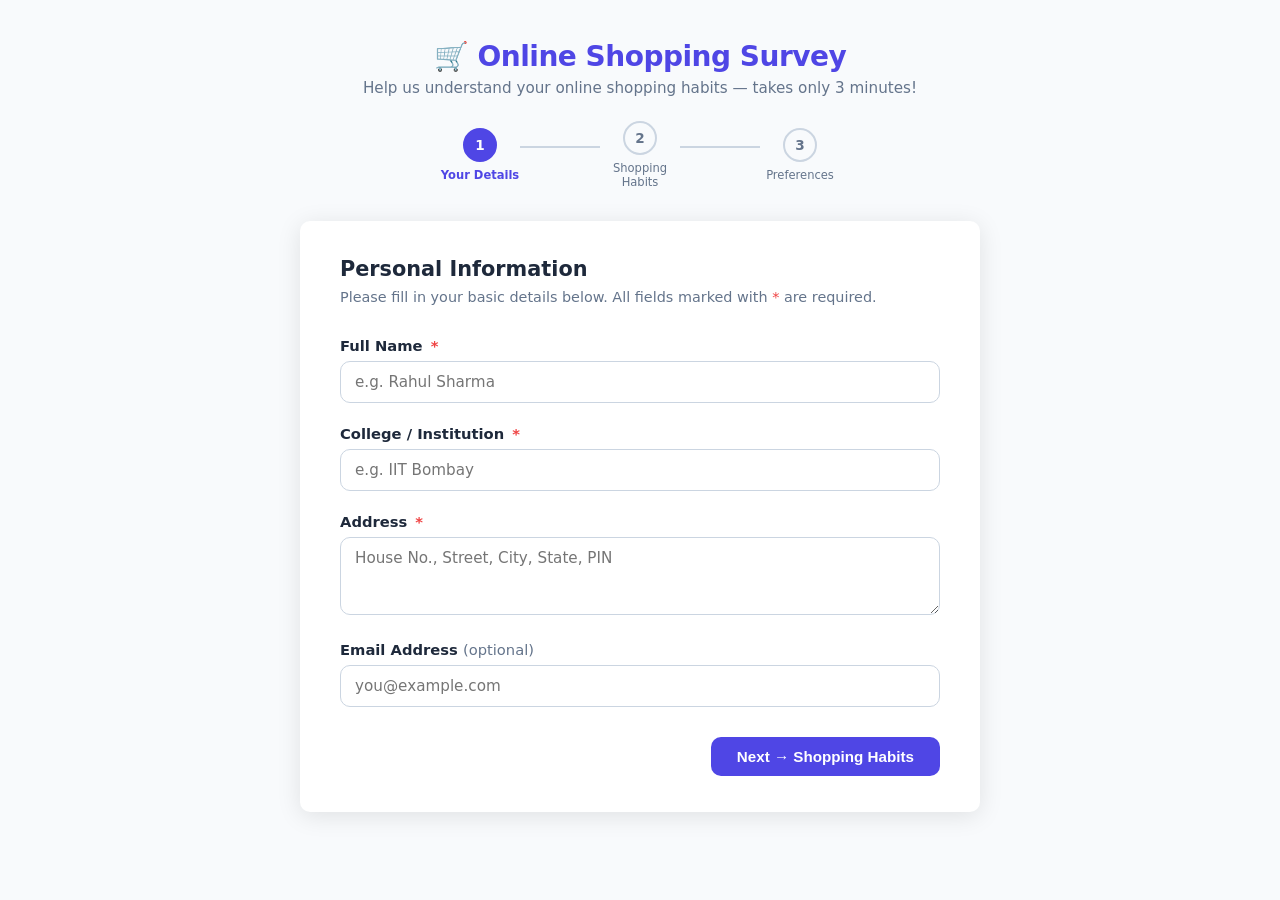
==== survey.html @ 6305d222 "Add multi-page online shopping survey website Co-authored-by: 025neb723-max <261583460+025neb723-max" ====
<!DOCTYPE html>
<html lang="en">
<head>
  <meta charset="UTF-8" />
  <meta name="viewport" content="width=device-width, initial-scale=1.0" />
  <title>Online Shopping Survey – Step 2 of 3</title>
  <link rel="stylesheet" href="style.css" />
</head>
<body>

  <!-- ── Header ─────────────────────────────────────── -->
  <header class="site-header">
    <h1>🛒 Online Shopping Survey</h1>
    <p class="subtitle">Tell us about your online shopping experience.</p>

    <div class="progress-steps" aria-label="Survey progress">
      <div class="step done">
        <div class="step-circle">✓</div>
        <span class="step-label">Your Details</span>
      </div>
      <div class="step-connector"></div>
      <div class="step active">
        <div class="step-circle">2</div>
        <span class="step-label">Shopping Habits</span>
      </div>
      <div class="step-connector"></div>
      <div class="step">
        <div class="step-circle">3</div>
        <span class="step-label">Preferences</span>
      </div>
    </div>
  </header>

  <!-- ── Card ───────────────────────────────────────── -->
  <main class="card" role="main">
    <h2 class="card-title">Your Shopping Habits &amp; Feedback</h2>
    <p class="card-description">
      Answer the questions below about your online shopping frequency and your
      experience with delivery and payment systems.
    </p>

    <form id="step2Form" novalidate>

      <!-- Q1 – Shopping frequency -->
      <div class="form-group">
        <label>1. How often do you prefer online shopping? <span class="required">*</span></label>
        <div class="radio-group" id="freqGroup">
          <label class="radio-option">
            <input type="radio" name="frequency" value="Daily" />
            <span class="option-text">Daily – I shop online almost every day</span>
          </label>
          <label class="radio-option">
            <input type="radio" name="frequency" value="Weekly" />
            <span class="option-text">Weekly – A few times every week</span>
          </label>
          <label class="radio-option">
            <input type="radio" name="frequency" value="Monthly" />
            <span class="option-text">Monthly – Once or a few times a month</span>
          </label>
          <label class="radio-option">
            <input type="radio" name="frequency" value="Rarely" />
            <span class="option-text">Rarely – Only on special occasions or sales</span>
          </label>
          <label class="radio-option">
            <input type="radio" name="frequency" value="Never" />
            <span class="option-text">Never – I don't shop online</span>
          </label>
        </div>
        <p class="error-msg" id="freqError">Please select how often you shop online.</p>
      </div>

      <!-- Q2 – Delivery rating -->
      <div class="form-group">
        <label>2. How would you rate your overall online <strong>delivery</strong> experience? <span class="required">*</span></label>

        <div class="star-rating" id="deliveryStars" role="group" aria-label="Delivery rating">
          <input type="radio" name="deliveryRating" id="d5" value="5" /><label for="d5" title="Excellent">★</label>
          <input type="radio" name="deliveryRating" id="d4" value="4" /><label for="d4" title="Good">★</label>
          <input type="radio" name="deliveryRating" id="d3" value="3" /><label for="d3" title="Average">★</label>
          <input type="radio" name="deliveryRating" id="d2" value="2" /><label for="d2" title="Poor">★</label>
          <input type="radio" name="deliveryRating" id="d1" value="1" /><label for="d1" title="Very Poor">★</label>
        </div>
        <p class="error-msg" id="deliveryRatingError">Please rate your delivery experience.</p>
      </div>

      <!-- Q3 – Delivery feedback -->
      <div class="form-group">
        <label for="deliveryFeedback">3. Share your feedback on online delivery (packaging, speed, accuracy, etc.)</label>
        <textarea
          id="deliveryFeedback"
          name="deliveryFeedback"
          rows="3"
          placeholder="What do you like or dislike about online delivery services?"
          maxlength="500"
        ></textarea>
      </div>

      <!-- Q4 – Payment rating -->
      <div class="form-group">
        <label>4. How would you rate your online <strong>payment</strong> experience? <span class="required">*</span></label>

        <div class="star-rating" id="paymentStars" role="group" aria-label="Payment rating">
          <input type="radio" name="paymentRating" id="p5" value="5" /><label for="p5" title="Excellent">★</label>
          <input type="radio" name="paymentRating" id="p4" value="4" /><label for="p4" title="Good">★</label>
          <input type="radio" name="paymentRating" id="p3" value="3" /><label for="p3" title="Average">★</label>
          <input type="radio" name="paymentRating" id="p2" value="2" /><label for="p2" title="Poor">★</label>
          <input type="radio" name="paymentRating" id="p1" value="1" /><label for="p1" title="Very Poor">★</label>
        </div>
        <p class="error-msg" id="paymentRatingError">Please rate your payment experience.</p>
      </div>

      <!-- Q5 – Payment feedback -->
      <div class="form-group">
        <label for="paymentFeedback">5. Share your feedback on online payments (UPI, cards, wallets, COD, etc.)</label>
        <textarea
          id="paymentFeedback"
          name="paymentFeedback"
          rows="3"
          placeholder="What payment methods do you prefer? Any issues you've faced?"
          maxlength="500"
        ></textarea>
      </div>

      <!-- Q6 – Preferred payment method -->
      <div class="form-group">
        <label for="paymentMethod">6. What is your most preferred payment method? <span class="required">*</span></label>
        <select id="paymentMethod" name="paymentMethod">
          <option value="">— Select an option —</option>
          <option value="UPI">UPI (Google Pay, PhonePe, Paytm, etc.)</option>
          <option value="Credit Card">Credit Card</option>
          <option value="Debit Card">Debit Card</option>
          <option value="Net Banking">Net Banking</option>
          <option value="Cash on Delivery">Cash on Delivery (COD)</option>
          <option value="Buy Now Pay Later">Buy Now, Pay Later (BNPL)</option>
          <option value="Digital Wallet">Digital Wallet</option>
        </select>
        <p class="error-msg" id="paymentMethodError">Please select your preferred payment method.</p>
      </div>

      <div class="btn-row">
        <a href="index.html" class="btn btn-secondary">&larr; Back</a>
        <button type="submit" class="btn btn-primary">Next &rarr; Preferences</button>
      </div>

    </form>
  </main>

  <script>
    // Redirect to page 1 if step 1 data is missing
    if (!sessionStorage.getItem('survey_fullName')) {
      window.location.href = 'index.html';
    }

    const form = document.getElementById('step2Form');

    function showError(errId, show) {
      const errEl = document.getElementById(errId);
      if (show) errEl.classList.add('visible');
      else       errEl.classList.remove('visible');
    }

    // Clear errors on change for radios/select
    document.querySelectorAll('input[name="frequency"]').forEach(r => {
      r.addEventListener('change', () => showError('freqError', false));
    });
    document.querySelectorAll('input[name="deliveryRating"]').forEach(r => {
      r.addEventListener('change', () => showError('deliveryRatingError', false));
    });
    document.querySelectorAll('input[name="paymentRating"]').forEach(r => {
      r.addEventListener('change', () => showError('paymentRatingError', false));
    });
    document.getElementById('paymentMethod').addEventListener('change', () => {
      showError('paymentMethodError', false);
    });

    form.addEventListener('submit', function (e) {
      e.preventDefault();

      const frequency      = document.querySelector('input[name="frequency"]:checked');
      const deliveryRating = document.querySelector('input[name="deliveryRating"]:checked');
      const paymentRating  = document.querySelector('input[name="paymentRating"]:checked');
      const paymentMethod  = document.getElementById('paymentMethod').value;
      const deliveryFeedback = document.getElementById('deliveryFeedback').value.trim();
      const paymentFeedback  = document.getElementById('paymentFeedback').value.trim();

      let valid = true;

      if (!frequency)      { showError('freqError',          true); valid = false; }
      else                  { showError('freqError',          false); }

      if (!deliveryRating) { showError('deliveryRatingError', true); valid = false; }
      else                  { showError('deliveryRatingError', false); }

      if (!paymentRating)  { showError('paymentRatingError',  true); valid = false; }
      else                  { showError('paymentRatingError',  false); }

      if (!paymentMethod)  { showError('paymentMethodError',  true); valid = false; }
      else                  { showError('paymentMethodError',  false); }

      if (!valid) return;

      sessionStorage.setItem('survey_frequency',       frequency.value);
      sessionStorage.setItem('survey_deliveryRating',  deliveryRating.value);
      sessionStorage.setItem('survey_deliveryFeedback', deliveryFeedback);
      sessionStorage.setItem('survey_paymentRating',   paymentRating.value);
      sessionStorage.setItem('survey_paymentFeedback',  paymentFeedback);
      sessionStorage.setItem('survey_paymentMethod',   paymentMethod);

      window.location.href = 'preferences.html';
    });
  </script>

</body>
</html>
---- style.css ----
/* ============================================================
   Survey Website – Shared Stylesheet
   ============================================================ */

*, *::before, *::after {
  box-sizing: border-box;
  margin: 0;
  padding: 0;
}

:root {
  --primary:       #4f46e5;
  --primary-dark:  #3730a3;
  --primary-light: #e0e7ff;
  --accent:        #06b6d4;
  --success:       #10b981;
  --danger:        #ef4444;
  --bg:            #f8fafc;
  --surface:       #ffffff;
  --text:          #1e293b;
  --text-muted:    #64748b;
  --border:        #cbd5e1;
  --radius:        10px;
  --shadow:        0 4px 24px rgba(0,0,0,.10);
  --transition:    .2s ease;
}

body {
  font-family: 'Segoe UI', system-ui, -apple-system, sans-serif;
  background: var(--bg);
  color: var(--text);
  min-height: 100vh;
  display: flex;
  flex-direction: column;
  align-items: center;
  padding: 40px 16px 60px;
}

/* ── Header / Progress bar ─────────────────────────────── */
.site-header {
  width: 100%;
  max-width: 680px;
  margin-bottom: 32px;
  text-align: center;
}

.site-header h1 {
  font-size: 1.75rem;
  font-weight: 700;
  color: var(--primary);
  letter-spacing: -.5px;
}

.site-header p.subtitle {
  color: var(--text-muted);
  margin-top: 6px;
  font-size: .95rem;
}

/* Progress steps */
.progress-steps {
  display: flex;
  justify-content: center;
  align-items: center;
  gap: 0;
  margin: 24px auto 0;
  max-width: 400px;
}

.step {
  display: flex;
  flex-direction: column;
  align-items: center;
  flex: 1;
  position: relative;
}

.step-circle {
  width: 34px;
  height: 34px;
  border-radius: 50%;
  background: var(--bg);
  border: 2px solid var(--border);
  display: flex;
  align-items: center;
  justify-content: center;
  font-weight: 700;
  font-size: .85rem;
  color: var(--text-muted);
  transition: var(--transition);
  z-index: 1;
}

.step.active .step-circle {
  background: var(--primary);
  border-color: var(--primary);
  color: #fff;
}

.step.done .step-circle {
  background: var(--success);
  border-color: var(--success);
  color: #fff;
}

.step-label {
  margin-top: 6px;
  font-size: .72rem;
  color: var(--text-muted);
  text-align: center;
}

.step.active .step-label {
  color: var(--primary);
  font-weight: 600;
}

.step-connector {
  flex: 1;
  height: 2px;
  background: var(--border);
  margin-top: -17px;
}

.step.done ~ .step-connector,
.step.done + .step-connector {
  background: var(--success);
}

/* ── Card ──────────────────────────────────────────────── */
.card {
  width: 100%;
  max-width: 680px;
  background: var(--surface);
  border-radius: var(--radius);
  box-shadow: var(--shadow);
  padding: 36px 40px;
}

.card-title {
  font-size: 1.3rem;
  font-weight: 700;
  color: var(--text);
  margin-bottom: 6px;
}

.card-description {
  color: var(--text-muted);
  font-size: .9rem;
  margin-bottom: 28px;
  line-height: 1.5;
}

/* ── Form elements ─────────────────────────────────────── */
.form-group {
  margin-bottom: 22px;
}

label {
  display: block;
  font-weight: 600;
  font-size: .92rem;
  margin-bottom: 7px;
  color: var(--text);
}

label .required {
  color: var(--danger);
  margin-left: 3px;
}

input[type="text"],
input[type="email"],
textarea,
select {
  width: 100%;
  padding: 11px 14px;
  border: 1.5px solid var(--border);
  border-radius: var(--radius);
  font-size: .95rem;
  color: var(--text);
  background: var(--surface);
  transition: border-color var(--transition), box-shadow var(--transition);
  font-family: inherit;
  resize: vertical;
}

input[type="text"]:focus,
input[type="email"]:focus,
textarea:focus,
select:focus {
  outline: none;
  border-color: var(--primary);
  box-shadow: 0 0 0 3px var(--primary-light);
}

input.error,
textarea.error,
select.error {
  border-color: var(--danger);
}

.error-msg {
  color: var(--danger);
  font-size: .82rem;
  margin-top: 5px;
  display: none;
}

.error-msg.visible {
  display: block;
}

/* Radio / Checkbox groups */
.radio-group,
.checkbox-group {
  display: flex;
  flex-direction: column;
  gap: 10px;
}

.radio-option,
.checkbox-option {
  display: flex;
  align-items: flex-start;
  gap: 10px;
  padding: 10px 14px;
  border: 1.5px solid var(--border);
  border-radius: var(--radius);
  cursor: pointer;
  transition: background var(--transition), border-color var(--transition);
}

.radio-option:hover,
.checkbox-option:hover {
  background: var(--primary-light);
  border-color: var(--primary);
}

.radio-option input,
.checkbox-option input {
  width: auto;
  margin-top: 2px;
  accent-color: var(--primary);
  flex-shrink: 0;
}

.radio-option .option-text,
.checkbox-option .option-text {
  font-size: .93rem;
  line-height: 1.4;
}

.radio-option input:checked ~ .option-text,
.checkbox-option input:checked ~ .option-text {
  color: var(--primary);
  font-weight: 600;
}

/* Star rating */
.star-rating {
  display: flex;
  gap: 6px;
  flex-direction: row-reverse;
  justify-content: flex-end;
}

.star-rating input {
  display: none;
}

.star-rating label {
  font-size: 1.8rem;
  color: var(--border);
  cursor: pointer;
  margin: 0;
  transition: color var(--transition);
}

.star-rating label:hover,
.star-rating label:hover ~ label,
.star-rating input:checked ~ label {
  color: #f59e0b;
}

/* ── Buttons ───────────────────────────────────────────── */
.btn-row {
  display: flex;
  justify-content: space-between;
  align-items: center;
  margin-top: 30px;
  gap: 12px;
}

.btn {
  display: inline-flex;
  align-items: center;
  gap: 7px;
  padding: 11px 26px;
  border-radius: var(--radius);
  font-size: .95rem;
  font-weight: 600;
  cursor: pointer;
  border: none;
  transition: background var(--transition), transform var(--transition), box-shadow var(--transition);
  text-decoration: none;
}

.btn:active {
  transform: scale(.97);
}

.btn-primary {
  background: var(--primary);
  color: #fff;
}

.btn-primary:hover {
  background: var(--primary-dark);
  box-shadow: 0 4px 12px rgba(79,70,229,.35);
}

.btn-secondary {
  background: transparent;
  color: var(--primary);
  border: 1.5px solid var(--primary);
}

.btn-secondary:hover {
  background: var(--primary-light);
}

.btn-success {
  background: var(--success);
  color: #fff;
}

.btn-success:hover {
  background: #059669;
  box-shadow: 0 4px 12px rgba(16,185,129,.35);
}

/* ── Thank-you page ────────────────────────────────────── */
.thankyou-wrap {
  text-align: center;
  padding: 16px 0 8px;
}

.thankyou-icon {
  font-size: 4rem;
  margin-bottom: 16px;
}

.thankyou-wrap h2 {
  font-size: 1.6rem;
  color: var(--success);
  margin-bottom: 10px;
}

.thankyou-wrap p {
  color: var(--text-muted);
  font-size: .97rem;
  margin-bottom: 28px;
  line-height: 1.6;
}

.summary-box {
  background: var(--bg);
  border: 1.5px solid var(--border);
  border-radius: var(--radius);
  padding: 20px 24px;
  text-align: left;
  margin-bottom: 28px;
}

.summary-box h3 {
  font-size: 1rem;
  color: var(--primary);
  margin-bottom: 14px;
  font-weight: 700;
}

.summary-row {
  display: flex;
  gap: 10px;
  margin-bottom: 9px;
  font-size: .9rem;
}

.summary-row .s-label {
  color: var(--text-muted);
  min-width: 160px;
  flex-shrink: 0;
}

.summary-row .s-value {
  color: var(--text);
  font-weight: 500;
}

/* ── Responsive ────────────────────────────────────────── */
@media (max-width: 600px) {
  .card {
    padding: 24px 18px;
  }

  .btn-row {
    flex-direction: column-reverse;
  }

  .btn {
    width: 100%;
    justify-content: center;
  }
}
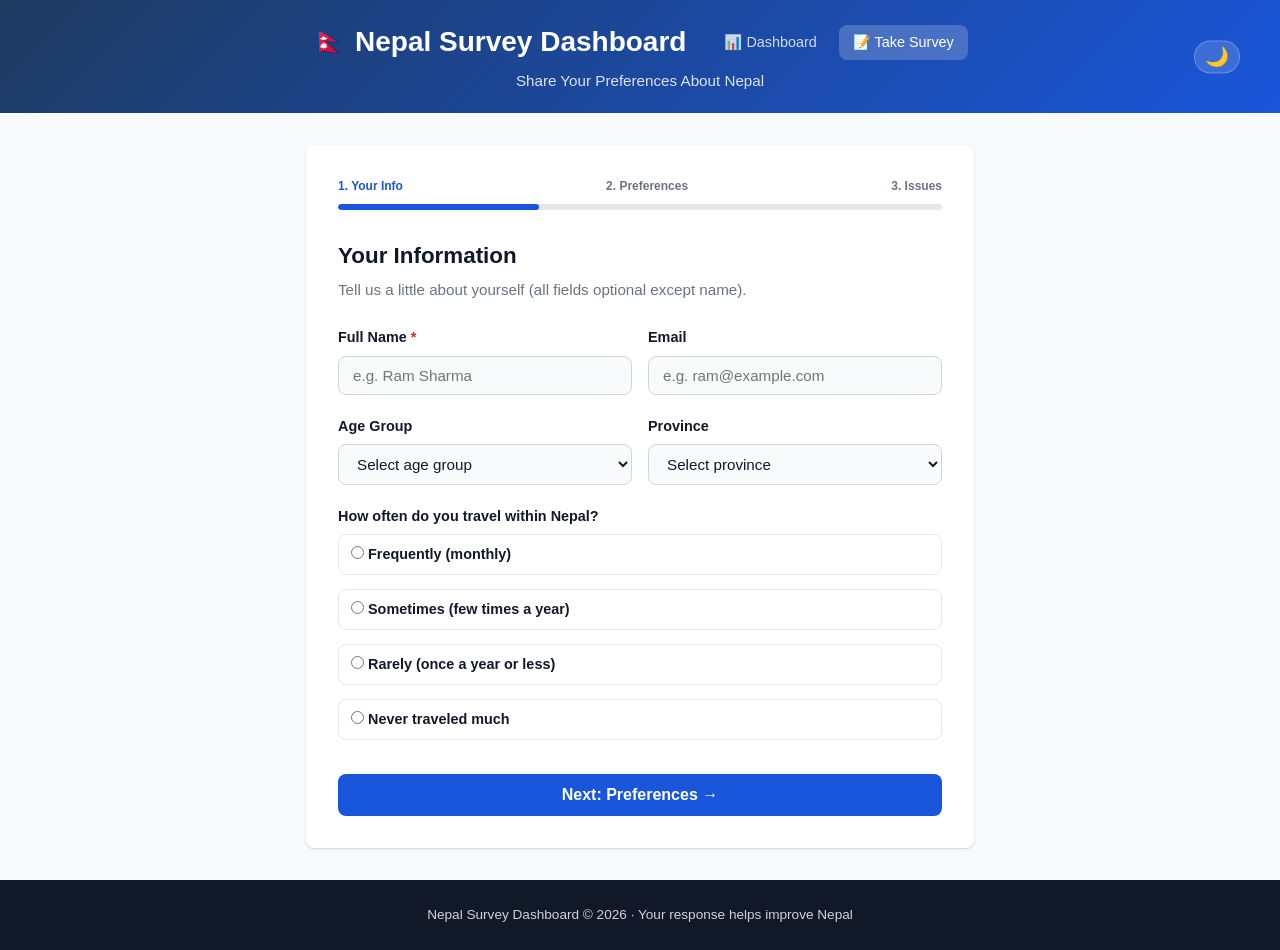
==== commit 81b90439: "Add professional features: dark mode, CSV export, category breakdown, survey form, accessibility, pr" ====
--- a/survey.html
+++ b/survey.html
@@ -1,214 +1,202 @@
 <!DOCTYPE html>
 <html lang="en">
 <head>
-  <meta charset="UTF-8" />
-  <meta name="viewport" content="width=device-width, initial-scale=1.0" />
-  <title>Online Shopping Survey – Step 2 of 3</title>
-  <link rel="stylesheet" href="style.css" />
+  <meta charset="UTF-8">
+  <meta name="viewport" content="width=device-width, initial-scale=1.0">
+  <meta name="description" content="Take the Nepal Survey — share your preferences about things in Nepal and help us understand what people love and what needs improvement.">
+  <link rel="icon" href="data:image/svg+xml,<svg xmlns='http://www.w3.org/2000/svg' viewBox='0 0 100 100'><text y='.9em' font-size='90'>🇳🇵</text></svg>">
+  <title>Take Survey — Nepal Survey Dashboard</title>
+  <link rel="stylesheet" href="style.css">
 </head>
 <body>
-
-  <!-- ── Header ─────────────────────────────────────── -->
-  <header class="site-header">
-    <h1>🛒 Online Shopping Survey</h1>
-    <p class="subtitle">Tell us about your online shopping experience.</p>
-
-    <div class="progress-steps" aria-label="Survey progress">
-      <div class="step done">
-        <div class="step-circle">✓</div>
-        <span class="step-label">Your Details</span>
+  <a href="#main-content" class="skip-link">Skip to main content</a>
+
+  <!-- Header -->
+  <header class="header">
+    <div class="container header-inner">
+      <div class="header-top">
+        <h1 class="logo">🇳🇵 Nepal Survey Dashboard</h1>
+        <nav class="header-nav" aria-label="Main navigation">
+          <a href="index.html" class="nav-link">📊 Dashboard</a>
+          <a href="survey.html" class="nav-link active" aria-current="page">📝 Take Survey</a>
+        </nav>
       </div>
-      <div class="step-connector"></div>
-      <div class="step active">
-        <div class="step-circle">2</div>
-        <span class="step-label">Shopping Habits</span>
-      </div>
-      <div class="step-connector"></div>
-      <div class="step">
-        <div class="step-circle">3</div>
-        <span class="step-label">Preferences</span>
+      <p class="subtitle">Share Your Preferences About Nepal</p>
+      <button class="theme-toggle" id="theme-toggle" aria-label="Toggle dark mode" title="Toggle dark mode">🌙</button>
+    </div>
+  </header>
+
+  <main id="main-content">
+    <div class="form-page">
+      <div class="form-card">
+        <!-- Progress Bar -->
+        <div class="progress-bar-wrapper" id="progress-wrapper">
+          <div class="progress-steps">
+            <span class="progress-step active" id="step-label-1">1. Your Info</span>
+            <span class="progress-step" id="step-label-2">2. Preferences</span>
+            <span class="progress-step" id="step-label-3">3. Issues</span>
+          </div>
+          <div class="progress-track">
+            <div class="progress-fill" id="progress-fill" style="width: 33%"></div>
+          </div>
+        </div>
+
+        <form id="survey-form" novalidate>
+          <!-- Step 1: Personal Info -->
+          <div class="form-step" id="step-1">
+            <h2 class="form-title">Your Information</h2>
+            <p class="form-subtitle">Tell us a little about yourself (all fields optional except name).</p>
+
+            <div class="form-row">
+              <div class="form-group">
+                <label for="full-name">Full Name <span class="required">*</span></label>
+                <input type="text" id="full-name" class="form-control" placeholder="e.g. Ram Sharma" required>
+                <p class="error-message" id="name-error">Please enter your name.</p>
+              </div>
+              <div class="form-group">
+                <label for="email">Email</label>
+                <input type="email" id="email" class="form-control" placeholder="e.g. ram@example.com">
+                <p class="error-message" id="email-error">Please enter a valid email address.</p>
+              </div>
+            </div>
+
+            <div class="form-row">
+              <div class="form-group">
+                <label for="age-group">Age Group</label>
+                <select id="age-group" class="form-control">
+                  <option value="">Select age group</option>
+                  <option value="under-18">Under 18</option>
+                  <option value="18-25">18–25</option>
+                  <option value="26-35">26–35</option>
+                  <option value="36-50">36–50</option>
+                  <option value="over-50">Over 50</option>
+                </select>
+              </div>
+              <div class="form-group">
+                <label for="province">Province</label>
+                <select id="province" class="form-control">
+                  <option value="">Select province</option>
+                  <option value="Koshi">Koshi Province</option>
+                  <option value="Madhesh">Madhesh Province</option>
+                  <option value="Bagmati">Bagmati Province</option>
+                  <option value="Gandaki">Gandaki Province</option>
+                  <option value="Lumbini">Lumbini Province</option>
+                  <option value="Karnali">Karnali Province</option>
+                  <option value="Sudurpashchim">Sudurpashchim Province</option>
+                </select>
+              </div>
+            </div>
+
+            <div class="form-group">
+              <label>How often do you travel within Nepal?</label>
+              <div class="radio-group">
+                <label class="radio-label">
+                  <input type="radio" name="travel-frequency" value="frequently"> Frequently (monthly)
+                </label>
+                <label class="radio-label">
+                  <input type="radio" name="travel-frequency" value="sometimes"> Sometimes (few times a year)
+                </label>
+                <label class="radio-label">
+                  <input type="radio" name="travel-frequency" value="rarely"> Rarely (once a year or less)
+                </label>
+                <label class="radio-label">
+                  <input type="radio" name="travel-frequency" value="never"> Never traveled much
+                </label>
+              </div>
+            </div>
+
+            <div class="form-actions">
+              <button type="button" class="btn btn-primary" id="next-to-2">Next: Preferences →</button>
+            </div>
+          </div>
+
+          <!-- Step 2: Preferences -->
+          <div class="form-step" id="step-2" style="display:none;">
+            <h2 class="form-title">What You Love About Nepal</h2>
+            <p class="form-subtitle">Select the things you prefer most about Nepal (choose at least 3).</p>
+
+            <p class="form-section-label">🍽️ Food & Drink</p>
+            <div class="checkbox-grid" id="pref-food">
+              <!-- Populated by JS -->
+            </div>
+
+            <hr class="form-divider">
+            <p class="form-section-label">🏔️ Places & Nature</p>
+            <div class="checkbox-grid" id="pref-places">
+              <!-- Populated by JS -->
+            </div>
+
+            <hr class="form-divider">
+            <p class="form-section-label">🎭 Culture & Festivals</p>
+            <div class="checkbox-grid" id="pref-culture">
+              <!-- Populated by JS -->
+            </div>
+
+            <hr class="form-divider">
+            <p class="form-section-label">🧗 Adventure & Tourism</p>
+            <div class="checkbox-grid" id="pref-adventure">
+              <!-- Populated by JS -->
+            </div>
+
+            <p class="error-message" id="pref-error">Please select at least 3 preferences.</p>
+            <div class="form-actions">
+              <button type="button" class="btn btn-secondary" id="back-to-1">← Back</button>
+              <button type="button" class="btn btn-primary" id="next-to-3">Next: Issues →</button>
+            </div>
+          </div>
+
+          <!-- Step 3: Issues -->
+          <div class="form-step" id="step-3" style="display:none;">
+            <h2 class="form-title">What Needs Improvement</h2>
+            <p class="form-subtitle">Select the things you find most problematic in Nepal (choose at least 3).</p>
+
+            <p class="form-section-label">🏗️ Infrastructure</p>
+            <div class="checkbox-grid" id="issue-infra">
+              <!-- Populated by JS -->
+            </div>
+
+            <hr class="form-divider">
+            <p class="form-section-label">🌿 Environment & Health</p>
+            <div class="checkbox-grid" id="issue-env">
+              <!-- Populated by JS -->
+            </div>
+
+            <hr class="form-divider">
+            <p class="form-section-label">🏛️ Governance & Economy</p>
+            <div class="checkbox-grid" id="issue-gov">
+              <!-- Populated by JS -->
+            </div>
+
+            <hr class="form-divider">
+            <p class="form-section-label">👥 Society & Education</p>
+            <div class="checkbox-grid" id="issue-society">
+              <!-- Populated by JS -->
+            </div>
+
+            <hr class="form-divider">
+            <div class="form-group">
+              <label for="additional-comments">Additional Comments</label>
+              <textarea id="additional-comments" class="form-control" rows="4" placeholder="Anything else you'd like to share about Nepal..."></textarea>
+            </div>
+
+            <p class="error-message" id="issue-error">Please select at least 3 issues.</p>
+            <div class="form-actions">
+              <button type="button" class="btn btn-secondary" id="back-to-2">← Back</button>
+              <button type="submit" class="btn btn-primary" id="submit-survey">Submit Survey ✓</button>
+            </div>
+          </div>
+        </form>
       </div>
     </div>
-  </header>
-
-  <!-- ── Card ───────────────────────────────────────── -->
-  <main class="card" role="main">
-    <h2 class="card-title">Your Shopping Habits &amp; Feedback</h2>
-    <p class="card-description">
-      Answer the questions below about your online shopping frequency and your
-      experience with delivery and payment systems.
-    </p>
-
-    <form id="step2Form" novalidate>
-
-      <!-- Q1 – Shopping frequency -->
-      <div class="form-group">
-        <label>1. How often do you prefer online shopping? <span class="required">*</span></label>
-        <div class="radio-group" id="freqGroup">
-          <label class="radio-option">
-            <input type="radio" name="frequency" value="Daily" />
-            <span class="option-text">Daily – I shop online almost every day</span>
-          </label>
-          <label class="radio-option">
-            <input type="radio" name="frequency" value="Weekly" />
-            <span class="option-text">Weekly – A few times every week</span>
-          </label>
-          <label class="radio-option">
-            <input type="radio" name="frequency" value="Monthly" />
-            <span class="option-text">Monthly – Once or a few times a month</span>
-          </label>
-          <label class="radio-option">
-            <input type="radio" name="frequency" value="Rarely" />
-            <span class="option-text">Rarely – Only on special occasions or sales</span>
-          </label>
-          <label class="radio-option">
-            <input type="radio" name="frequency" value="Never" />
-            <span class="option-text">Never – I don't shop online</span>
-          </label>
-        </div>
-        <p class="error-msg" id="freqError">Please select how often you shop online.</p>
-      </div>
-
-      <!-- Q2 – Delivery rating -->
-      <div class="form-group">
-        <label>2. How would you rate your overall online <strong>delivery</strong> experience? <span class="required">*</span></label>
-
-        <div class="star-rating" id="deliveryStars" role="group" aria-label="Delivery rating">
-          <input type="radio" name="deliveryRating" id="d5" value="5" /><label for="d5" title="Excellent">★</label>
-          <input type="radio" name="deliveryRating" id="d4" value="4" /><label for="d4" title="Good">★</label>
-          <input type="radio" name="deliveryRating" id="d3" value="3" /><label for="d3" title="Average">★</label>
-          <input type="radio" name="deliveryRating" id="d2" value="2" /><label for="d2" title="Poor">★</label>
-          <input type="radio" name="deliveryRating" id="d1" value="1" /><label for="d1" title="Very Poor">★</label>
-        </div>
-        <p class="error-msg" id="deliveryRatingError">Please rate your delivery experience.</p>
-      </div>
-
-      <!-- Q3 – Delivery feedback -->
-      <div class="form-group">
-        <label for="deliveryFeedback">3. Share your feedback on online delivery (packaging, speed, accuracy, etc.)</label>
-        <textarea
-          id="deliveryFeedback"
-          name="deliveryFeedback"
-          rows="3"
-          placeholder="What do you like or dislike about online delivery services?"
-          maxlength="500"
-        ></textarea>
-      </div>
-
-      <!-- Q4 – Payment rating -->
-      <div class="form-group">
-        <label>4. How would you rate your online <strong>payment</strong> experience? <span class="required">*</span></label>
-
-        <div class="star-rating" id="paymentStars" role="group" aria-label="Payment rating">
-          <input type="radio" name="paymentRating" id="p5" value="5" /><label for="p5" title="Excellent">★</label>
-          <input type="radio" name="paymentRating" id="p4" value="4" /><label for="p4" title="Good">★</label>
-          <input type="radio" name="paymentRating" id="p3" value="3" /><label for="p3" title="Average">★</label>
-          <input type="radio" name="paymentRating" id="p2" value="2" /><label for="p2" title="Poor">★</label>
-          <input type="radio" name="paymentRating" id="p1" value="1" /><label for="p1" title="Very Poor">★</label>
-        </div>
-        <p class="error-msg" id="paymentRatingError">Please rate your payment experience.</p>
-      </div>
-
-      <!-- Q5 – Payment feedback -->
-      <div class="form-group">
-        <label for="paymentFeedback">5. Share your feedback on online payments (UPI, cards, wallets, COD, etc.)</label>
-        <textarea
-          id="paymentFeedback"
-          name="paymentFeedback"
-          rows="3"
-          placeholder="What payment methods do you prefer? Any issues you've faced?"
-          maxlength="500"
-        ></textarea>
-      </div>
-
-      <!-- Q6 – Preferred payment method -->
-      <div class="form-group">
-        <label for="paymentMethod">6. What is your most preferred payment method? <span class="required">*</span></label>
-        <select id="paymentMethod" name="paymentMethod">
-          <option value="">— Select an option —</option>
-          <option value="UPI">UPI (Google Pay, PhonePe, Paytm, etc.)</option>
-          <option value="Credit Card">Credit Card</option>
-          <option value="Debit Card">Debit Card</option>
-          <option value="Net Banking">Net Banking</option>
-          <option value="Cash on Delivery">Cash on Delivery (COD)</option>
-          <option value="Buy Now Pay Later">Buy Now, Pay Later (BNPL)</option>
-          <option value="Digital Wallet">Digital Wallet</option>
-        </select>
-        <p class="error-msg" id="paymentMethodError">Please select your preferred payment method.</p>
-      </div>
-
-      <div class="btn-row">
-        <a href="index.html" class="btn btn-secondary">&larr; Back</a>
-        <button type="submit" class="btn btn-primary">Next &rarr; Preferences</button>
-      </div>
-
-    </form>
   </main>
 
-  <script>
-    // Redirect to page 1 if step 1 data is missing
-    if (!sessionStorage.getItem('survey_fullName')) {
-      window.location.href = 'index.html';
-    }
-
-    const form = document.getElementById('step2Form');
-
-    function showError(errId, show) {
-      const errEl = document.getElementById(errId);
-      if (show) errEl.classList.add('visible');
-      else       errEl.classList.remove('visible');
-    }
-
-    // Clear errors on change for radios/select
-    document.querySelectorAll('input[name="frequency"]').forEach(r => {
-      r.addEventListener('change', () => showError('freqError', false));
-    });
-    document.querySelectorAll('input[name="deliveryRating"]').forEach(r => {
-      r.addEventListener('change', () => showError('deliveryRatingError', false));
-    });
-    document.querySelectorAll('input[name="paymentRating"]').forEach(r => {
-      r.addEventListener('change', () => showError('paymentRatingError', false));
-    });
-    document.getElementById('paymentMethod').addEventListener('change', () => {
-      showError('paymentMethodError', false);
-    });
-
-    form.addEventListener('submit', function (e) {
-      e.preventDefault();
-
-      const frequency      = document.querySelector('input[name="frequency"]:checked');
-      const deliveryRating = document.querySelector('input[name="deliveryRating"]:checked');
-      const paymentRating  = document.querySelector('input[name="paymentRating"]:checked');
-      const paymentMethod  = document.getElementById('paymentMethod').value;
-      const deliveryFeedback = document.getElementById('deliveryFeedback').value.trim();
-      const paymentFeedback  = document.getElementById('paymentFeedback').value.trim();
-
-      let valid = true;
-
-      if (!frequency)      { showError('freqError',          true); valid = false; }
-      else                  { showError('freqError',          false); }
-
-      if (!deliveryRating) { showError('deliveryRatingError', true); valid = false; }
-      else                  { showError('deliveryRatingError', false); }
-
-      if (!paymentRating)  { showError('paymentRatingError',  true); valid = false; }
-      else                  { showError('paymentRatingError',  false); }
-
-      if (!paymentMethod)  { showError('paymentMethodError',  true); valid = false; }
-      else                  { showError('paymentMethodError',  false); }
-
-      if (!valid) return;
-
-      sessionStorage.setItem('survey_frequency',       frequency.value);
-      sessionStorage.setItem('survey_deliveryRating',  deliveryRating.value);
-      sessionStorage.setItem('survey_deliveryFeedback', deliveryFeedback);
-      sessionStorage.setItem('survey_paymentRating',   paymentRating.value);
-      sessionStorage.setItem('survey_paymentFeedback',  paymentFeedback);
-      sessionStorage.setItem('survey_paymentMethod',   paymentMethod);
-
-      window.location.href = 'preferences.html';
-    });
-  </script>
-
+  <footer class="footer">
+    <div class="container">
+      <p>Nepal Survey Dashboard &copy; 2026 &middot; Your response helps improve Nepal</p>
+    </div>
+  </footer>
+
+  <script src="data.js"></script>
+  <script src="survey.js"></script>
 </body>
 </html>
--- a/style.css
+++ b/style.css
@@ -1,6 +1,45 @@
-/* ============================================================
-   Survey Website – Shared Stylesheet
-   ============================================================ */
+/* === CSS Variables & Reset === */
+:root {
+  --primary: #1a56db;
+  --primary-light: #e1effe;
+  --danger: #dc2626;
+  --danger-light: #fee2e2;
+  --success: #16a34a;
+  --warning: #eab308;
+  --gray-50: #f9fafb;
+  --gray-100: #f3f4f6;
+  --gray-200: #e5e7eb;
+  --gray-300: #d1d5db;
+  --gray-500: #6b7280;
+  --gray-700: #374151;
+  --gray-900: #111827;
+  --bg: var(--gray-50);
+  --card-bg: #fff;
+  --text: var(--gray-900);
+  --text-secondary: var(--gray-500);
+  --border: var(--gray-200);
+  --radius: 8px;
+  --shadow: 0 1px 3px rgba(0,0,0,0.1), 0 1px 2px rgba(0,0,0,0.06);
+  --shadow-md: 0 4px 6px rgba(0,0,0,0.1), 0 2px 4px rgba(0,0,0,0.06);
+}
+
+/* === Dark Mode === */
+[data-theme="dark"] {
+  --bg: #0f172a;
+  --card-bg: #1e293b;
+  --text: #e2e8f0;
+  --text-secondary: #94a3b8;
+  --border: #334155;
+  --gray-50: #1e293b;
+  --gray-100: #334155;
+  --gray-200: #475569;
+  --gray-300: #64748b;
+  --gray-500: #94a3b8;
+  --gray-700: #cbd5e1;
+  --gray-900: #f1f5f9;
+  --primary-light: #1e3a5f;
+  --danger-light: #450a0a;
+}
 
 *, *::before, *::after {
   box-sizing: border-box;
@@ -8,342 +47,892 @@
   padding: 0;
 }
 
-:root {
-  --primary:       #4f46e5;
-  --primary-dark:  #3730a3;
-  --primary-light: #e0e7ff;
-  --accent:        #06b6d4;
-  --success:       #10b981;
-  --danger:        #ef4444;
-  --bg:            #f8fafc;
-  --surface:       #ffffff;
-  --text:          #1e293b;
-  --text-muted:    #64748b;
-  --border:        #cbd5e1;
-  --radius:        10px;
-  --shadow:        0 4px 24px rgba(0,0,0,.10);
-  --transition:    .2s ease;
+html {
+  scroll-behavior: smooth;
 }
 
 body {
-  font-family: 'Segoe UI', system-ui, -apple-system, sans-serif;
+  font-family: -apple-system, BlinkMacSystemFont, "Segoe UI", Roboto, "Helvetica Neue", Arial, sans-serif;
   background: var(--bg);
   color: var(--text);
-  min-height: 100vh;
-  display: flex;
-  flex-direction: column;
+  line-height: 1.6;
+  transition: background 0.3s, color 0.3s;
+}
+
+.container {
+  max-width: 1200px;
+  margin: 0 auto;
+  padding: 0 16px;
+}
+
+/* === Skip Link (Accessibility) === */
+.skip-link {
+  position: absolute;
+  top: -100%;
+  left: 16px;
+  background: var(--primary);
+  color: #fff;
+  padding: 8px 16px;
+  border-radius: var(--radius);
+  z-index: 1000;
+  font-weight: 600;
+  text-decoration: none;
+}
+
+.skip-link:focus {
+  top: 8px;
+}
+
+/* === Header === */
+.header {
+  background: linear-gradient(135deg, #1e3a5f 0%, #1a56db 100%);
+  color: #fff;
+  padding: 20px 0;
+  text-align: center;
+  position: relative;
+}
+
+.header-inner {
+  position: relative;
+}
+
+.header-top {
+  display: flex;
   align-items: center;
-  padding: 40px 16px 60px;
-}
-
-/* ── Header / Progress bar ─────────────────────────────── */
-.site-header {
-  width: 100%;
-  max-width: 680px;
-  margin-bottom: 32px;
-  text-align: center;
-}
-
-.site-header h1 {
+  justify-content: center;
+  gap: 24px;
+  flex-wrap: wrap;
+}
+
+.logo {
   font-size: 1.75rem;
   font-weight: 700;
+}
+
+.header-nav {
+  display: flex;
+  gap: 8px;
+}
+
+.nav-link {
+  color: rgba(255,255,255,0.8);
+  text-decoration: none;
+  padding: 6px 14px;
+  border-radius: var(--radius);
+  font-size: 0.9rem;
+  font-weight: 500;
+  transition: background 0.2s, color 0.2s;
+}
+
+.nav-link:hover {
+  background: rgba(255,255,255,0.15);
+  color: #fff;
+}
+
+.nav-link.active {
+  background: rgba(255,255,255,0.2);
+  color: #fff;
+}
+
+.subtitle {
+  margin-top: 4px;
+  font-size: 0.95rem;
+  opacity: 0.85;
+}
+
+.theme-toggle {
+  position: absolute;
+  top: 50%;
+  right: 0;
+  transform: translateY(-50%);
+  background: rgba(255,255,255,0.15);
+  border: 1px solid rgba(255,255,255,0.25);
+  color: #fff;
+  font-size: 1.2rem;
+  padding: 6px 10px;
+  border-radius: 999px;
+  cursor: pointer;
+  transition: background 0.2s;
+  line-height: 1;
+}
+
+.theme-toggle:hover {
+  background: rgba(255,255,255,0.25);
+}
+
+/* === Stats Bar === */
+.stats-bar {
+  background: var(--card-bg);
+  border-bottom: 1px solid var(--border);
+  padding: 16px 0;
+  display: flex;
+  justify-content: center;
+  flex-wrap: wrap;
+  gap: 24px;
+  transition: background 0.3s;
+}
+
+.stat-item {
+  text-align: center;
+  min-width: 120px;
+}
+
+.stat-value {
+  font-size: 1.4rem;
+  font-weight: 700;
   color: var(--primary);
-  letter-spacing: -.5px;
-}
-
-.site-header p.subtitle {
-  color: var(--text-muted);
-  margin-top: 6px;
-  font-size: .95rem;
-}
-
-/* Progress steps */
-.progress-steps {
-  display: flex;
-  justify-content: center;
+}
+
+.stat-label {
+  font-size: 0.8rem;
+  color: var(--text-secondary);
+  text-transform: uppercase;
+  letter-spacing: 0.5px;
+}
+
+/* === Controls === */
+.controls {
+  display: flex;
+  gap: 16px;
+  align-items: flex-end;
+  flex-wrap: wrap;
+  margin-top: 24px;
+  margin-bottom: 16px;
+}
+
+.search-box {
+  flex: 1;
+  min-width: 200px;
+}
+
+.search-box input {
+  width: 100%;
+  padding: 10px 14px;
+  border: 1px solid var(--gray-300);
+  border-radius: var(--radius);
+  font-size: 0.95rem;
+  transition: border-color 0.2s;
+  background: var(--card-bg);
+  color: var(--text);
+}
+
+.search-box input:focus {
+  outline: none;
+  border-color: var(--primary);
+  box-shadow: 0 0 0 3px rgba(26, 86, 219, 0.15);
+}
+
+.filter-group {
+  display: flex;
+  flex-direction: column;
+  gap: 4px;
+}
+
+.filter-group label {
+  font-size: 0.8rem;
+  font-weight: 600;
+  color: var(--text-secondary);
+  text-transform: uppercase;
+  letter-spacing: 0.5px;
+}
+
+.filter-group select {
+  padding: 10px 14px;
+  border: 1px solid var(--gray-300);
+  border-radius: var(--radius);
+  background: var(--card-bg);
+  color: var(--text);
+  font-size: 0.95rem;
+  cursor: pointer;
+  min-width: 160px;
+}
+
+.filter-group select:focus {
+  outline: none;
+  border-color: var(--primary);
+}
+
+/* === Buttons === */
+.btn {
+  padding: 10px 18px;
+  border: none;
+  border-radius: var(--radius);
+  font-size: 0.9rem;
+  font-weight: 600;
+  cursor: pointer;
+  transition: background 0.2s, transform 0.1s;
+  white-space: nowrap;
+}
+
+.btn:active {
+  transform: scale(0.97);
+}
+
+.btn-export {
+  background: var(--primary);
+  color: #fff;
+}
+
+.btn-export:hover {
+  background: #1447b8;
+}
+
+/* === Tabs === */
+.tabs {
+  display: flex;
+  gap: 0;
+  margin-top: 8px;
+  border-bottom: 2px solid var(--border);
+}
+
+.tab {
+  padding: 12px 24px;
+  background: none;
+  border: none;
+  font-size: 1rem;
+  font-weight: 600;
+  color: var(--text-secondary);
+  cursor: pointer;
+  border-bottom: 3px solid transparent;
+  margin-bottom: -2px;
+  transition: color 0.2s, border-color 0.2s;
+}
+
+.tab:hover {
+  color: var(--gray-700);
+}
+
+.tab:focus-visible {
+  outline: 2px solid var(--primary);
+  outline-offset: -2px;
+}
+
+.tab.active[data-tab="preferred"] {
+  color: var(--primary);
+  border-bottom-color: var(--primary);
+}
+
+.tab.active[data-tab="not-preferable"] {
+  color: var(--danger);
+  border-bottom-color: var(--danger);
+}
+
+/* === Category Summary === */
+.category-summary {
+  background: var(--card-bg);
+  border-radius: var(--radius);
+  box-shadow: var(--shadow);
+  padding: 24px;
+  margin-top: 24px;
+  transition: background 0.3s;
+}
+
+.category-grid {
+  display: grid;
+  grid-template-columns: repeat(auto-fill, minmax(180px, 1fr));
+  gap: 12px;
+}
+
+.category-card {
+  background: var(--gray-50);
+  border: 1px solid var(--border);
+  border-radius: var(--radius);
+  padding: 12px 16px;
+  text-align: center;
+  transition: transform 0.15s, box-shadow 0.15s;
+}
+
+.category-card:hover {
+  transform: translateY(-2px);
+  box-shadow: var(--shadow-md);
+}
+
+.category-card-name {
+  font-size: 0.8rem;
+  font-weight: 600;
+  color: var(--text-secondary);
+  text-transform: uppercase;
+  letter-spacing: 0.3px;
+  margin-bottom: 4px;
+}
+
+.category-card-count {
+  font-size: 1.5rem;
+  font-weight: 700;
+  color: var(--primary);
+}
+
+.category-card-count.danger {
+  color: var(--danger);
+}
+
+.category-card-bar {
+  margin-top: 8px;
+  height: 4px;
+  background: var(--gray-200);
+  border-radius: 2px;
+  overflow: hidden;
+}
+
+.category-card-fill {
+  height: 100%;
+  border-radius: 2px;
+  transition: width 0.6s ease;
+}
+
+.category-card-fill.preferred {
+  background: var(--primary);
+}
+
+.category-card-fill.not-preferable {
+  background: var(--danger);
+}
+
+/* === Chart Section === */
+.chart-section {
+  background: var(--card-bg);
+  border-radius: var(--radius);
+  box-shadow: var(--shadow);
+  padding: 24px;
+  margin-top: 24px;
+  transition: background 0.3s;
+}
+
+.section-title {
+  font-size: 1.1rem;
+  font-weight: 600;
+  margin-bottom: 16px;
+  color: var(--gray-700);
+}
+
+.chart {
+  display: flex;
+  flex-direction: column;
+  gap: 10px;
+}
+
+.bar-row {
+  display: flex;
   align-items: center;
-  gap: 0;
-  margin: 24px auto 0;
-  max-width: 400px;
-}
-
-.step {
-  display: flex;
-  flex-direction: column;
+  gap: 12px;
+  animation: fadeInRight 0.4s ease both;
+}
+
+.bar-row:nth-child(1) { animation-delay: 0s; }
+.bar-row:nth-child(2) { animation-delay: 0.04s; }
+.bar-row:nth-child(3) { animation-delay: 0.08s; }
+.bar-row:nth-child(4) { animation-delay: 0.12s; }
+.bar-row:nth-child(5) { animation-delay: 0.16s; }
+.bar-row:nth-child(6) { animation-delay: 0.2s; }
+.bar-row:nth-child(7) { animation-delay: 0.24s; }
+.bar-row:nth-child(8) { animation-delay: 0.28s; }
+.bar-row:nth-child(9) { animation-delay: 0.32s; }
+.bar-row:nth-child(10) { animation-delay: 0.36s; }
+
+@keyframes fadeInRight {
+  from { opacity: 0; transform: translateX(-12px); }
+  to { opacity: 1; transform: translateX(0); }
+}
+
+.bar-label {
+  width: 200px;
+  font-size: 0.85rem;
+  text-align: right;
+  white-space: nowrap;
+  overflow: hidden;
+  text-overflow: ellipsis;
+  color: var(--gray-700);
+}
+
+.bar-track {
+  flex: 1;
+  background: var(--gray-100);
+  border-radius: 4px;
+  height: 24px;
+  overflow: hidden;
+}
+
+.bar-fill {
+  height: 100%;
+  border-radius: 4px;
+  transition: width 0.6s ease;
+  min-width: 2px;
+}
+
+.bar-fill.preferred {
+  background: linear-gradient(90deg, #3b82f6, #1a56db);
+}
+
+.bar-fill.not-preferable {
+  background: linear-gradient(90deg, #f87171, #dc2626);
+}
+
+.bar-value {
+  width: 40px;
+  font-size: 0.85rem;
+  font-weight: 600;
+  color: var(--gray-700);
+}
+
+/* === Table Section === */
+.table-section {
+  background: var(--card-bg);
+  border-radius: var(--radius);
+  box-shadow: var(--shadow);
+  padding: 24px;
+  margin-top: 24px;
+  margin-bottom: 32px;
+  transition: background 0.3s;
+}
+
+.table-wrapper {
+  overflow-x: auto;
+}
+
+table {
+  width: 100%;
+  border-collapse: collapse;
+}
+
+thead th {
+  background: var(--gray-50);
+  padding: 12px 16px;
+  text-align: left;
+  font-size: 0.8rem;
+  font-weight: 600;
+  text-transform: uppercase;
+  letter-spacing: 0.5px;
+  color: var(--text-secondary);
+  border-bottom: 2px solid var(--border);
+  white-space: nowrap;
+  cursor: pointer;
+  user-select: none;
+}
+
+thead th:hover {
+  color: var(--gray-700);
+}
+
+thead th:focus-visible {
+  outline: 2px solid var(--primary);
+  outline-offset: -2px;
+}
+
+thead th.sort-asc::after {
+  content: " ▲";
+}
+
+thead th.sort-desc::after {
+  content: " ▼";
+}
+
+tbody tr {
+  border-bottom: 1px solid var(--gray-100);
+  transition: background 0.15s;
+  animation: fadeIn 0.3s ease both;
+}
+
+@keyframes fadeIn {
+  from { opacity: 0; }
+  to { opacity: 1; }
+}
+
+tbody tr:hover {
+  background: var(--primary-light);
+}
+
+tbody td {
+  padding: 10px 16px;
+  font-size: 0.9rem;
+}
+
+td.rank-cell {
+  font-weight: 700;
+  color: var(--gray-700);
+  width: 60px;
+}
+
+.rank-medal {
+  display: inline-block;
+  width: 28px;
+  height: 28px;
+  line-height: 28px;
+  text-align: center;
+  border-radius: 50%;
+  font-size: 0.75rem;
+  font-weight: 700;
+}
+
+.rank-gold {
+  background: linear-gradient(135deg, #fbbf24, #f59e0b);
+  color: #78350f;
+}
+
+.rank-silver {
+  background: linear-gradient(135deg, #d1d5db, #9ca3af);
+  color: #374151;
+}
+
+.rank-bronze {
+  background: linear-gradient(135deg, #d97706, #b45309);
+  color: #fff;
+}
+
+td.name-cell {
+  font-weight: 500;
+}
+
+td.category-cell {
+  color: var(--text-secondary);
+}
+
+.category-badge {
+  display: inline-block;
+  padding: 2px 10px;
+  border-radius: 999px;
+  font-size: 0.8rem;
+  background: var(--gray-100);
+  color: var(--gray-700);
+}
+
+td.score-cell {
+  font-weight: 700;
+}
+
+.score-bar-wrapper {
+  display: flex;
   align-items: center;
-  flex: 1;
-  position: relative;
-}
-
-.step-circle {
-  width: 34px;
-  height: 34px;
+  gap: 8px;
+}
+
+.score-mini-bar {
+  width: 60px;
+  height: 6px;
+  background: var(--gray-200);
+  border-radius: 3px;
+  overflow: hidden;
+}
+
+.score-mini-fill {
+  height: 100%;
+  border-radius: 3px;
+}
+
+.score-mini-fill.preferred {
+  background: var(--primary);
+}
+
+.score-mini-fill.not-preferable {
+  background: var(--danger);
+}
+
+.score-preferred {
+  color: var(--primary);
+}
+
+.score-not-preferable {
+  color: var(--danger);
+}
+
+td.votes-cell {
+  color: var(--text-secondary);
+}
+
+.trend-up {
+  color: var(--success);
+  font-weight: 600;
+}
+
+.trend-down {
+  color: var(--danger);
+  font-weight: 600;
+}
+
+.trend-stable {
+  color: var(--text-secondary);
+}
+
+.showing-count {
+  margin-top: 12px;
+  font-size: 0.85rem;
+  color: var(--text-secondary);
+}
+
+/* === Scroll to Top === */
+.scroll-top {
+  position: fixed;
+  bottom: 24px;
+  right: 24px;
+  width: 44px;
+  height: 44px;
+  border: none;
   border-radius: 50%;
-  background: var(--bg);
-  border: 2px solid var(--border);
-  display: flex;
-  align-items: center;
-  justify-content: center;
+  background: var(--primary);
+  color: #fff;
+  font-size: 1.2rem;
+  cursor: pointer;
+  box-shadow: var(--shadow-md);
+  opacity: 0;
+  visibility: hidden;
+  transition: opacity 0.3s, visibility 0.3s, transform 0.2s;
+  z-index: 900;
+}
+
+.scroll-top.visible {
+  opacity: 1;
+  visibility: visible;
+}
+
+.scroll-top:hover {
+  transform: scale(1.1);
+}
+
+/* === Footer === */
+.footer {
+  background: var(--gray-900);
+  color: var(--gray-300);
+  padding: 24px 0;
+  text-align: center;
+  font-size: 0.85rem;
+}
+
+[data-theme="dark"] .footer {
+  background: #020617;
+}
+
+.footer-note {
+  margin-top: 4px;
+  font-size: 0.75rem;
+  opacity: 0.6;
+}
+
+/* === Survey Form Styles === */
+.form-page {
+  max-width: 700px;
+  margin: 32px auto;
+  padding: 0 16px;
+}
+
+.form-card {
+  background: var(--card-bg);
+  border-radius: var(--radius);
+  box-shadow: var(--shadow);
+  padding: 32px;
+  transition: background 0.3s;
+}
+
+.form-title {
+  font-size: 1.4rem;
   font-weight: 700;
-  font-size: .85rem;
-  color: var(--text-muted);
-  transition: var(--transition);
-  z-index: 1;
-}
-
-.step.active .step-circle {
-  background: var(--primary);
-  border-color: var(--primary);
-  color: #fff;
-}
-
-.step.done .step-circle {
-  background: var(--success);
-  border-color: var(--success);
-  color: #fff;
-}
-
-.step-label {
-  margin-top: 6px;
-  font-size: .72rem;
-  color: var(--text-muted);
-  text-align: center;
-}
-
-.step.active .step-label {
-  color: var(--primary);
-  font-weight: 600;
-}
-
-.step-connector {
-  flex: 1;
-  height: 2px;
-  background: var(--border);
-  margin-top: -17px;
-}
-
-.step.done ~ .step-connector,
-.step.done + .step-connector {
-  background: var(--success);
-}
-
-/* ── Card ──────────────────────────────────────────────── */
-.card {
-  width: 100%;
-  max-width: 680px;
-  background: var(--surface);
-  border-radius: var(--radius);
-  box-shadow: var(--shadow);
-  padding: 36px 40px;
-}
-
-.card-title {
-  font-size: 1.3rem;
-  font-weight: 700;
+  margin-bottom: 4px;
+  color: var(--text);
+}
+
+.form-subtitle {
+  font-size: 0.95rem;
+  color: var(--text-secondary);
+  margin-bottom: 24px;
+}
+
+.form-group {
+  margin-bottom: 20px;
+}
+
+.form-group label {
+  display: block;
+  font-size: 0.9rem;
+  font-weight: 600;
   color: var(--text);
   margin-bottom: 6px;
 }
 
-.card-description {
-  color: var(--text-muted);
-  font-size: .9rem;
-  margin-bottom: 28px;
-  line-height: 1.5;
-}
-
-/* ── Form elements ─────────────────────────────────────── */
-.form-group {
-  margin-bottom: 22px;
-}
-
-label {
-  display: block;
-  font-weight: 600;
-  font-size: .92rem;
-  margin-bottom: 7px;
+.form-group label .required {
+  color: var(--danger);
+}
+
+.form-control {
+  width: 100%;
+  padding: 10px 14px;
+  border: 1px solid var(--gray-300);
+  border-radius: var(--radius);
+  font-size: 0.95rem;
+  background: var(--bg);
   color: var(--text);
-}
-
-label .required {
-  color: var(--danger);
-  margin-left: 3px;
-}
-
-input[type="text"],
-input[type="email"],
-textarea,
-select {
-  width: 100%;
-  padding: 11px 14px;
-  border: 1.5px solid var(--border);
-  border-radius: var(--radius);
-  font-size: .95rem;
-  color: var(--text);
-  background: var(--surface);
-  transition: border-color var(--transition), box-shadow var(--transition);
-  font-family: inherit;
-  resize: vertical;
-}
-
-input[type="text"]:focus,
-input[type="email"]:focus,
-textarea:focus,
-select:focus {
+  transition: border-color 0.2s;
+}
+
+.form-control:focus {
   outline: none;
   border-color: var(--primary);
-  box-shadow: 0 0 0 3px var(--primary-light);
-}
-
-input.error,
-textarea.error,
-select.error {
+  box-shadow: 0 0 0 3px rgba(26, 86, 219, 0.15);
+}
+
+.form-control.error {
   border-color: var(--danger);
 }
 
-.error-msg {
+.error-message {
   color: var(--danger);
-  font-size: .82rem;
-  margin-top: 5px;
+  font-size: 0.8rem;
+  margin-top: 4px;
   display: none;
 }
 
-.error-msg.visible {
+.error-message.show {
   display: block;
 }
 
-/* Radio / Checkbox groups */
-.radio-group,
-.checkbox-group {
+.form-row {
+  display: grid;
+  grid-template-columns: 1fr 1fr;
+  gap: 16px;
+}
+
+.form-divider {
+  border: none;
+  border-top: 1px solid var(--border);
+  margin: 24px 0;
+}
+
+.form-section-label {
+  font-size: 1rem;
+  font-weight: 700;
+  color: var(--primary);
+  margin-bottom: 16px;
+}
+
+.radio-group {
   display: flex;
   flex-direction: column;
-  gap: 10px;
-}
-
-.radio-option,
-.checkbox-option {
-  display: flex;
-  align-items: flex-start;
-  gap: 10px;
-  padding: 10px 14px;
-  border: 1.5px solid var(--border);
+  gap: 8px;
+}
+
+.radio-label {
+  display: flex;
+  align-items: center;
+  gap: 8px;
+  padding: 8px 12px;
+  border: 1px solid var(--border);
   border-radius: var(--radius);
   cursor: pointer;
-  transition: background var(--transition), border-color var(--transition);
-}
-
-.radio-option:hover,
-.checkbox-option:hover {
+  transition: background 0.15s, border-color 0.15s;
+  font-size: 0.9rem;
+}
+
+.radio-label:hover {
   background: var(--primary-light);
   border-color: var(--primary);
 }
 
-.radio-option input,
-.checkbox-option input {
-  width: auto;
-  margin-top: 2px;
+.radio-label input[type="radio"] {
   accent-color: var(--primary);
-  flex-shrink: 0;
-}
-
-.radio-option .option-text,
-.checkbox-option .option-text {
-  font-size: .93rem;
-  line-height: 1.4;
-}
-
-.radio-option input:checked ~ .option-text,
-.checkbox-option input:checked ~ .option-text {
-  color: var(--primary);
-  font-weight: 600;
-}
-
-/* Star rating */
-.star-rating {
-  display: flex;
-  gap: 6px;
-  flex-direction: row-reverse;
-  justify-content: flex-end;
-}
-
-.star-rating input {
-  display: none;
-}
-
-.star-rating label {
-  font-size: 1.8rem;
-  color: var(--border);
+}
+
+.checkbox-grid {
+  display: grid;
+  grid-template-columns: 1fr 1fr;
+  gap: 8px;
+}
+
+.checkbox-label {
+  display: flex;
+  align-items: center;
+  gap: 8px;
+  padding: 8px 12px;
+  border: 1px solid var(--border);
+  border-radius: var(--radius);
   cursor: pointer;
-  margin: 0;
-  transition: color var(--transition);
-}
-
-.star-rating label:hover,
-.star-rating label:hover ~ label,
-.star-rating input:checked ~ label {
-  color: #f59e0b;
-}
-
-/* ── Buttons ───────────────────────────────────────────── */
-.btn-row {
-  display: flex;
-  justify-content: space-between;
-  align-items: center;
-  margin-top: 30px;
+  transition: background 0.15s, border-color 0.15s;
+  font-size: 0.85rem;
+}
+
+.checkbox-label:hover {
+  background: var(--primary-light);
+  border-color: var(--primary);
+}
+
+.checkbox-label input[type="checkbox"] {
+  accent-color: var(--primary);
+}
+
+.form-hint {
+  font-size: 0.8rem;
+  color: var(--text-secondary);
+  margin-top: 4px;
+}
+
+.form-actions {
+  display: flex;
   gap: 12px;
-}
-
-.btn {
-  display: inline-flex;
-  align-items: center;
-  gap: 7px;
-  padding: 11px 26px;
-  border-radius: var(--radius);
-  font-size: .95rem;
-  font-weight: 600;
-  cursor: pointer;
-  border: none;
-  transition: background var(--transition), transform var(--transition), box-shadow var(--transition);
-  text-decoration: none;
-}
-
-.btn:active {
-  transform: scale(.97);
+  margin-top: 28px;
 }
 
 .btn-primary {
   background: var(--primary);
   color: #fff;
+  flex: 1;
+  padding: 12px 24px;
+  font-size: 1rem;
 }
 
 .btn-primary:hover {
-  background: var(--primary-dark);
-  box-shadow: 0 4px 12px rgba(79,70,229,.35);
+  background: #1447b8;
 }
 
 .btn-secondary {
-  background: transparent;
+  background: var(--gray-200);
+  color: var(--gray-700);
+  padding: 12px 24px;
+  font-size: 1rem;
+}
+
+.btn-secondary:hover {
+  background: var(--gray-300);
+}
+
+/* === Progress Bar === */
+.progress-bar-wrapper {
+  margin-bottom: 28px;
+}
+
+.progress-steps {
+  display: flex;
+  justify-content: space-between;
+  margin-bottom: 8px;
+}
+
+.progress-step {
+  font-size: 0.75rem;
+  font-weight: 600;
+  color: var(--text-secondary);
+}
+
+.progress-step.active {
   color: var(--primary);
-  border: 1.5px solid var(--primary);
-}
-
-.btn-secondary:hover {
-  background: var(--primary-light);
-}
-
-.btn-success {
-  background: var(--success);
-  color: #fff;
-}
-
-.btn-success:hover {
-  background: #059669;
-  box-shadow: 0 4px 12px rgba(16,185,129,.35);
-}
-
-/* ── Thank-you page ────────────────────────────────────── */
-.thankyou-wrap {
+}
+
+.progress-step.completed {
+  color: var(--success);
+}
+
+.progress-track {
+  height: 6px;
+  background: var(--gray-200);
+  border-radius: 3px;
+  overflow: hidden;
+}
+
+.progress-fill {
+  height: 100%;
+  background: var(--primary);
+  border-radius: 3px;
+  transition: width 0.4s ease;
+}
+
+/* === Thank You Page === */
+.thankyou-card {
   text-align: center;
-  padding: 16px 0 8px;
+  padding: 48px 32px;
 }
 
 .thankyou-icon {
@@ -351,65 +940,180 @@
   margin-bottom: 16px;
 }
 
-.thankyou-wrap h2 {
+.thankyou-title {
   font-size: 1.6rem;
+  font-weight: 700;
+  margin-bottom: 8px;
   color: var(--success);
-  margin-bottom: 10px;
-}
-
-.thankyou-wrap p {
-  color: var(--text-muted);
-  font-size: .97rem;
-  margin-bottom: 28px;
-  line-height: 1.6;
-}
-
-.summary-box {
-  background: var(--bg);
-  border: 1.5px solid var(--border);
-  border-radius: var(--radius);
-  padding: 20px 24px;
+}
+
+.thankyou-message {
+  font-size: 1rem;
+  color: var(--text-secondary);
+  margin-bottom: 24px;
+  line-height: 1.7;
+}
+
+.response-summary {
+  background: var(--gray-50);
+  border: 1px solid var(--border);
+  border-radius: var(--radius);
+  padding: 20px;
   text-align: left;
-  margin-bottom: 28px;
-}
-
-.summary-box h3 {
-  font-size: 1rem;
-  color: var(--primary);
-  margin-bottom: 14px;
-  font-weight: 700;
-}
-
-.summary-row {
-  display: flex;
-  gap: 10px;
-  margin-bottom: 9px;
-  font-size: .9rem;
-}
-
-.summary-row .s-label {
-  color: var(--text-muted);
-  min-width: 160px;
-  flex-shrink: 0;
-}
-
-.summary-row .s-value {
+  margin-bottom: 24px;
+}
+
+.response-summary h3 {
+  font-size: 0.9rem;
+  color: var(--text-secondary);
+  text-transform: uppercase;
+  letter-spacing: 0.5px;
+  margin-bottom: 12px;
+}
+
+.response-item {
+  display: flex;
+  justify-content: space-between;
+  padding: 6px 0;
+  font-size: 0.9rem;
+  border-bottom: 1px solid var(--border);
+}
+
+.response-item:last-child {
+  border-bottom: none;
+}
+
+.response-label {
+  color: var(--text-secondary);
+}
+
+.response-value {
+  font-weight: 600;
   color: var(--text);
-  font-weight: 500;
-}
-
-/* ── Responsive ────────────────────────────────────────── */
-@media (max-width: 600px) {
-  .card {
-    padding: 24px 18px;
-  }
-
-  .btn-row {
-    flex-direction: column-reverse;
-  }
-
-  .btn {
-    width: 100%;
-    justify-content: center;
-  }
-}
+}
+
+/* === Responsive === */
+@media (max-width: 768px) {
+  .logo {
+    font-size: 1.3rem;
+  }
+
+  .header-top {
+    flex-direction: column;
+    gap: 12px;
+  }
+
+  .theme-toggle {
+    position: static;
+    transform: none;
+    margin-top: 8px;
+  }
+
+  .controls {
+    flex-direction: column;
+    gap: 12px;
+  }
+
+  .search-box {
+    min-width: 100%;
+  }
+
+  .filter-group select {
+    min-width: 100%;
+  }
+
+  .bar-label {
+    width: 120px;
+    font-size: 0.75rem;
+  }
+
+  .tabs {
+    overflow-x: auto;
+  }
+
+  .tab {
+    padding: 10px 16px;
+    font-size: 0.9rem;
+  }
+
+  .stats-bar {
+    gap: 12px;
+  }
+
+  .stat-item {
+    min-width: 90px;
+  }
+
+  .stat-value {
+    font-size: 1.1rem;
+  }
+
+  .category-grid {
+    grid-template-columns: repeat(auto-fill, minmax(140px, 1fr));
+  }
+
+  .form-row {
+    grid-template-columns: 1fr;
+  }
+
+  .checkbox-grid {
+    grid-template-columns: 1fr;
+  }
+
+  .form-card {
+    padding: 20px;
+  }
+
+  .score-mini-bar {
+    display: none;
+  }
+}
+
+/* === Print Styles === */
+@media print {
+  .header {
+    background: #1a56db !important;
+    -webkit-print-color-adjust: exact;
+    print-color-adjust: exact;
+  }
+
+  .controls,
+  .theme-toggle,
+  .scroll-top,
+  .btn-export,
+  .header-nav,
+  .skip-link {
+    display: none !important;
+  }
+
+  .chart-section,
+  .table-section,
+  .category-summary {
+    box-shadow: none;
+    border: 1px solid #ddd;
+    break-inside: avoid;
+  }
+
+  body {
+    background: #fff;
+    color: #000;
+  }
+
+  .bar-fill.preferred,
+  .bar-fill.not-preferable {
+    -webkit-print-color-adjust: exact;
+    print-color-adjust: exact;
+  }
+
+  .footer {
+    background: #333 !important;
+    -webkit-print-color-adjust: exact;
+    print-color-adjust: exact;
+  }
+}
+
+/* === Focus Styles (Accessibility) === */
+*:focus-visible {
+  outline: 2px solid var(--primary);
+  outline-offset: 2px;
+}
